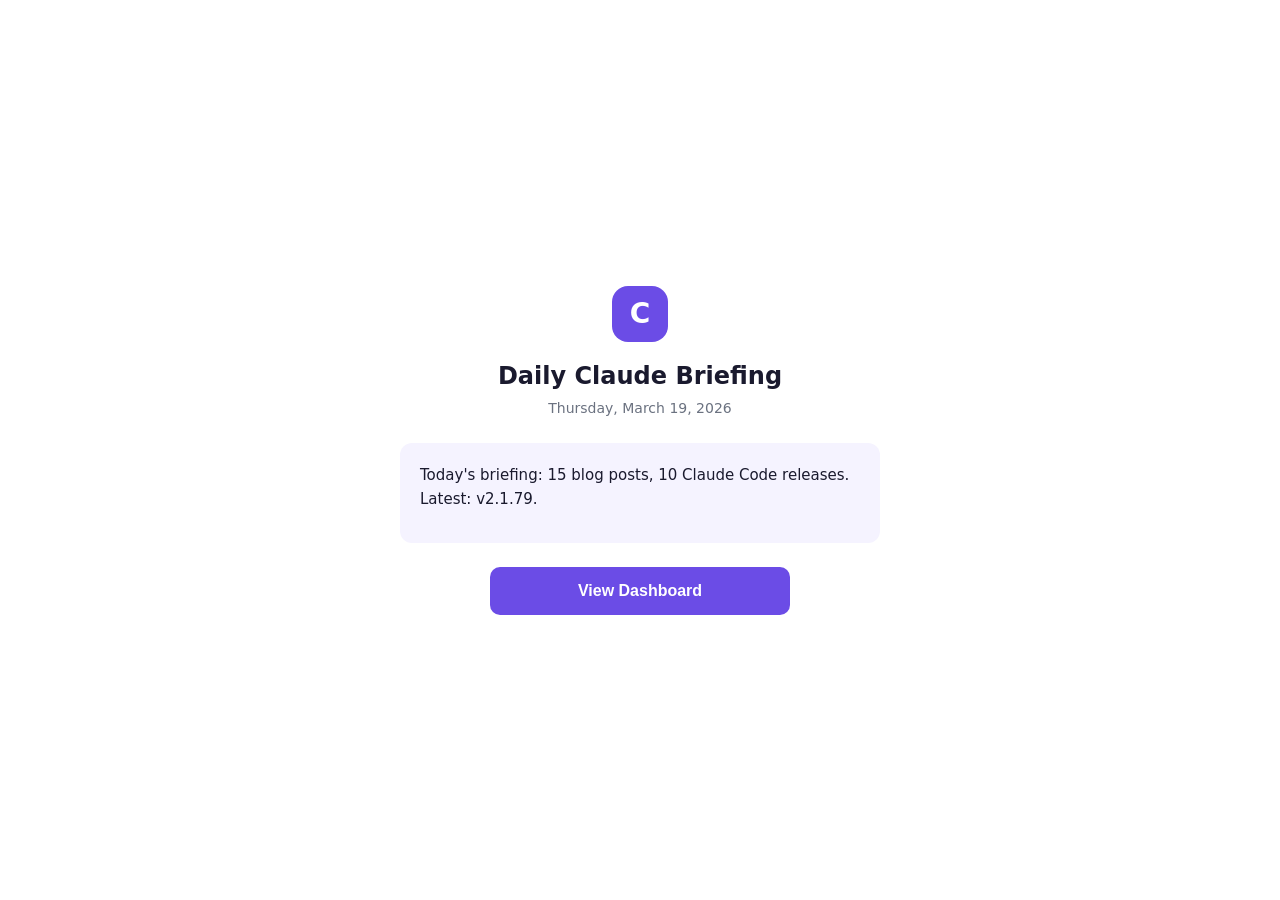
==== docs/index.html @ e98fa0ca "Add daily Claude briefing PWA tool - Python scraper fetches from Anthropic blog RSS, Claude Code Git" ====
<!DOCTYPE html>
<html lang="en">
<head>
    <meta charset="UTF-8">
    <meta name="viewport" content="width=device-width, initial-scale=1.0, viewport-fit=cover">
    <meta name="apple-mobile-web-app-capable" content="yes">
    <meta name="apple-mobile-web-app-status-bar-style" content="black-translucent">
    <meta name="apple-mobile-web-app-title" content="Claude Daily">
    <meta name="theme-color" content="#6B4CE6" media="(prefers-color-scheme: light)">
    <meta name="theme-color" content="#1a1a2e" media="(prefers-color-scheme: dark)">
    <title>Claude Daily Briefing</title>
    <link rel="manifest" href="manifest.webmanifest">
    <link rel="apple-touch-icon" href="icons/icon-192.png">
    <link rel="stylesheet" href="css/style.css">
</head>
<body>
    <!-- Briefing Modal (Session Prompt) -->
    <div id="briefing-modal" class="modal" role="dialog" aria-label="Daily Briefing">
        <div class="modal-content">
            <div class="modal-header">
                <span class="modal-icon">C</span>
                <h1>Daily Claude Briefing</h1>
                <time id="modal-date" class="modal-date"></time>
            </div>
            <div id="modal-summary" class="modal-summary">
                <p>Loading briefing...</p>
            </div>
            <button id="modal-dismiss" class="btn-primary" aria-label="View Dashboard">
                View Dashboard
            </button>
        </div>
    </div>

    <!-- Dashboard -->
    <main id="dashboard" class="dashboard hidden">
        <header class="dash-header">
            <div class="header-left">
                <span class="logo">C</span>
                <h1>Claude Daily</h1>
            </div>
            <time id="last-updated" class="last-updated"></time>
        </header>

        <!-- Quick Summary Bar -->
        <div id="summary-bar" class="summary-bar"></div>

        <!-- Category Sections -->
        <div id="categories" class="categories">
            <!-- Rendered by JS -->
        </div>

        <footer class="dash-footer">
            <p>Updated daily at 06:00 UTC</p>
        </footer>
    </main>

    <script src="js/briefing.js"></script>
    <script src="js/app.js"></script>
    <script>
        if ('serviceWorker' in navigator) {
            navigator.serviceWorker.register('sw.js');
        }
    </script>
</body>
</html>
---- docs/css/style.css ----
/* ===== CSS Variables & Theme ===== */
:root {
    --bg: #ffffff;
    --bg-secondary: #f5f3ff;
    --text: #1a1a2e;
    --text-secondary: #6b7280;
    --accent: #6B4CE6;
    --accent-light: #ede9fe;
    --card-bg: #ffffff;
    --card-border: #e5e7eb;
    --shadow: 0 1px 3px rgba(0,0,0,0.1);
    --radius: 12px;
    --safe-top: env(safe-area-inset-top);
    --safe-bottom: env(safe-area-inset-bottom);
}

@media (prefers-color-scheme: dark) {
    :root {
        --bg: #0f0f1a;
        --bg-secondary: #1a1a2e;
        --text: #e5e7eb;
        --text-secondary: #9ca3af;
        --accent: #8b6cf6;
        --accent-light: #2d2250;
        --card-bg: #1a1a2e;
        --card-border: #2d2d44;
        --shadow: 0 1px 3px rgba(0,0,0,0.3);
    }
}

/* ===== Reset & Base ===== */
*, *::before, *::after { box-sizing: border-box; margin: 0; padding: 0; }

body {
    font-family: -apple-system, BlinkMacSystemFont, 'SF Pro Text', 'Segoe UI', system-ui, sans-serif;
    background: var(--bg);
    color: var(--text);
    line-height: 1.5;
    -webkit-font-smoothing: antialiased;
    padding-top: var(--safe-top);
    padding-bottom: var(--safe-bottom);
}

/* ===== Briefing Modal ===== */
.modal {
    position: fixed;
    inset: 0;
    z-index: 100;
    display: flex;
    align-items: center;
    justify-content: center;
    background: var(--bg);
    padding: 20px;
    padding-top: calc(20px + var(--safe-top));
    transition: opacity 0.3s, transform 0.3s;
}

.modal.hidden {
    opacity: 0;
    transform: translateY(20px);
    pointer-events: none;
}

.modal-content {
    max-width: 480px;
    width: 100%;
    text-align: center;
}

.modal-icon {
    display: inline-flex;
    align-items: center;
    justify-content: center;
    width: 56px;
    height: 56px;
    border-radius: 16px;
    background: var(--accent);
    color: white;
    font-size: 28px;
    font-weight: 700;
    margin-bottom: 16px;
}

.modal-content h1 {
    font-size: 24px;
    font-weight: 700;
    margin-bottom: 4px;
}

.modal-date {
    display: block;
    color: var(--text-secondary);
    font-size: 14px;
    margin-bottom: 24px;
}

.modal-summary {
    text-align: left;
    background: var(--bg-secondary);
    border-radius: var(--radius);
    padding: 20px;
    margin-bottom: 24px;
    font-size: 15px;
    line-height: 1.6;
    min-height: 100px;
}

.btn-primary {
    display: inline-block;
    background: var(--accent);
    color: white;
    border: none;
    border-radius: 10px;
    padding: 14px 32px;
    font-size: 16px;
    font-weight: 600;
    cursor: pointer;
    -webkit-tap-highlight-color: transparent;
    min-height: 48px;
    width: 100%;
    max-width: 300px;
    transition: opacity 0.2s;
}

.btn-primary:active { opacity: 0.8; }

/* ===== Dashboard ===== */
.dashboard { padding: 0 16px 32px; }
.dashboard.hidden { display: none; }

.dash-header {
    display: flex;
    align-items: center;
    justify-content: space-between;
    padding: 16px 0;
    position: sticky;
    top: 0;
    background: var(--bg);
    z-index: 10;
}

.header-left {
    display: flex;
    align-items: center;
    gap: 10px;
}

.logo {
    display: inline-flex;
    align-items: center;
    justify-content: center;
    width: 32px;
    height: 32px;
    border-radius: 8px;
    background: var(--accent);
    color: white;
    font-size: 18px;
    font-weight: 700;
}

.dash-header h1 {
    font-size: 20px;
    font-weight: 700;
}

.last-updated {
    font-size: 12px;
    color: var(--text-secondary);
}

/* ===== Summary Bar ===== */
.summary-bar {
    display: flex;
    gap: 8px;
    overflow-x: auto;
    scroll-snap-type: x mandatory;
    padding: 8px 0 16px;
    -webkit-overflow-scrolling: touch;
    scrollbar-width: none;
}

.summary-bar::-webkit-scrollbar { display: none; }

.summary-chip {
    scroll-snap-align: start;
    flex-shrink: 0;
    display: flex;
    align-items: center;
    gap: 6px;
    padding: 8px 14px;
    border-radius: 20px;
    background: var(--bg-secondary);
    font-size: 13px;
    font-weight: 500;
    white-space: nowrap;
}

.chip-count {
    display: inline-flex;
    align-items: center;
    justify-content: center;
    min-width: 20px;
    height: 20px;
    border-radius: 10px;
    background: var(--accent);
    color: white;
    font-size: 11px;
    font-weight: 700;
    padding: 0 6px;
}

/* ===== Categories ===== */
.category-section {
    margin-bottom: 24px;
}

.category-header {
    display: flex;
    align-items: center;
    justify-content: space-between;
    padding: 12px 0;
    cursor: pointer;
    -webkit-tap-highlight-color: transparent;
}

.category-title {
    display: flex;
    align-items: center;
    gap: 8px;
}

.category-dot {
    width: 10px;
    height: 10px;
    border-radius: 50%;
}

.category-header h2 {
    font-size: 16px;
    font-weight: 600;
}

.category-badge {
    font-size: 12px;
    color: var(--text-secondary);
    background: var(--bg-secondary);
    padding: 2px 10px;
    border-radius: 10px;
}

.category-items { display: flex; flex-direction: column; gap: 8px; }

.category-items.collapsed { display: none; }

/* ===== Cards ===== */
.card {
    background: var(--card-bg);
    border: 1px solid var(--card-border);
    border-radius: var(--radius);
    padding: 14px 16px;
    box-shadow: var(--shadow);
    transition: transform 0.2s;
}

.card:active { transform: scale(0.98); }

.card-title {
    font-size: 15px;
    font-weight: 600;
    margin-bottom: 4px;
    line-height: 1.3;
}

.card-title a {
    color: var(--text);
    text-decoration: none;
}

.card-meta {
    display: flex;
    align-items: center;
    gap: 8px;
    margin-bottom: 6px;
}

.card-date {
    font-size: 12px;
    color: var(--text-secondary);
}

.card-summary {
    font-size: 13px;
    color: var(--text-secondary);
    line-height: 1.4;
    display: -webkit-box;
    -webkit-line-clamp: 2;
    -webkit-box-orient: vertical;
    overflow: hidden;
}

/* ===== Empty State ===== */
.empty-state {
    text-align: center;
    padding: 24px;
    color: var(--text-secondary);
    font-size: 14px;
}

/* ===== Footer ===== */
.dash-footer {
    text-align: center;
    padding: 16px 0;
    color: var(--text-secondary);
    font-size: 12px;
}

/* ===== Category Colors ===== */
.cat-anthropic_blog .category-dot { background: #6B4CE6; }
.cat-ai_models .category-dot { background: #ec4899; }
.cat-claude_code .category-dot { background: #10b981; }
.cat-desktop .category-dot { background: #3b82f6; }
.cat-office_plugins .category-dot { background: #f59e0b; }
.cat-chrome_extension .category-dot { background: #ef4444; }

/* ===== Loading ===== */
.loading {
    display: flex;
    justify-content: center;
    padding: 40px;
}

.spinner {
    width: 32px;
    height: 32px;
    border: 3px solid var(--card-border);
    border-top-color: var(--accent);
    border-radius: 50%;
    animation: spin 0.8s linear infinite;
}

@keyframes spin { to { transform: rotate(360deg); } }
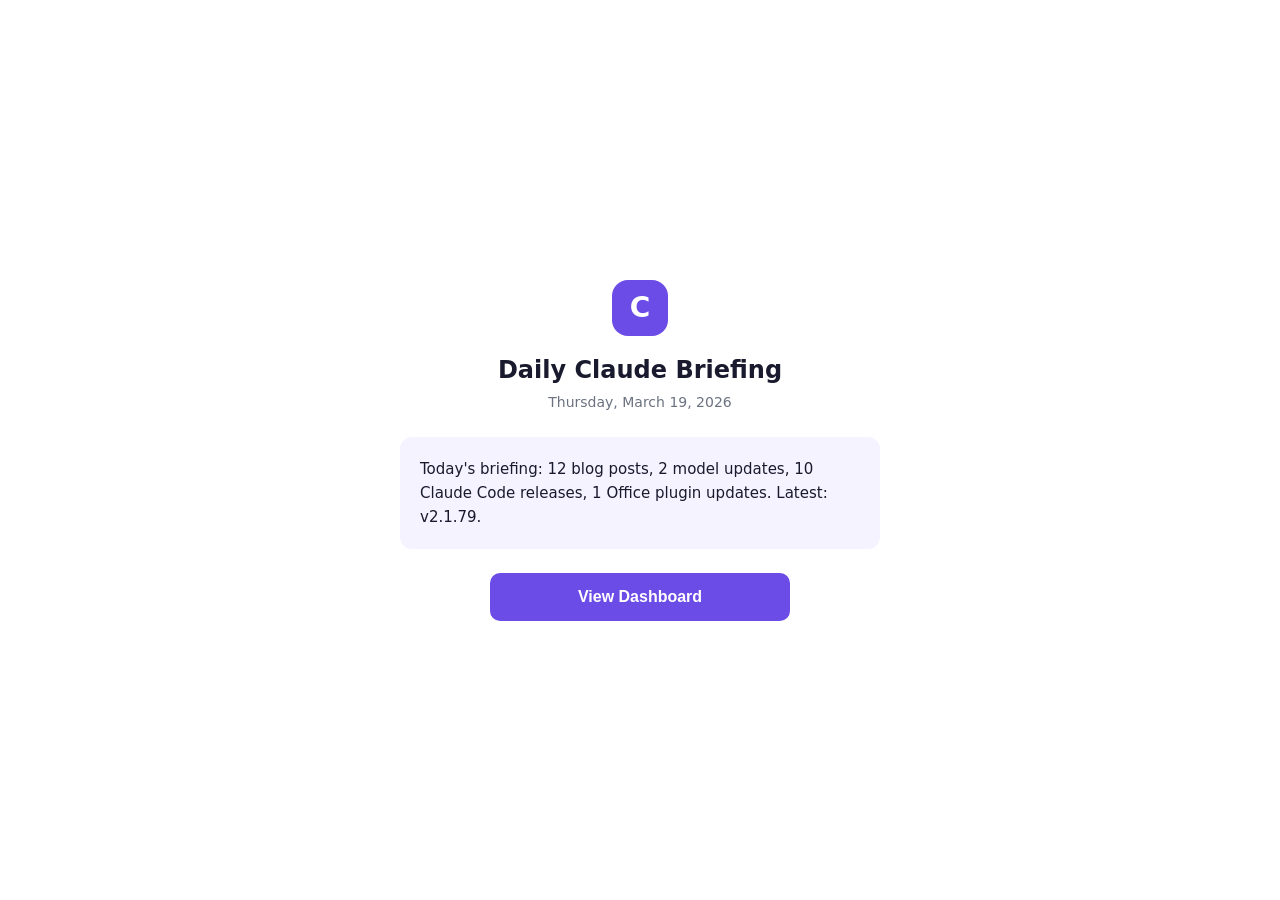
==== commit 9b11e083: "Update footer text to reflect hourly schedule https://claude.ai/code/session_01KAAzHcmvAut4UoE79uTRS" ====
--- a/docs/index.html
+++ b/docs/index.html
@@ -50,7 +50,7 @@
         </div>
 
         <footer class="dash-footer">
-            <p>Updated daily at 06:00 UTC</p>
+            <p>Updated hourly</p>
         </footer>
     </main>
 
--- a/docs/css/style.css
+++ b/docs/css/style.css
@@ -264,16 +264,18 @@
 
 .card:active { transform: scale(0.98); }
 
+a.card-link {
+    display: block;
+    text-decoration: none;
+    color: inherit;
+    cursor: pointer;
+}
+
 .card-title {
     font-size: 15px;
     font-weight: 600;
     margin-bottom: 4px;
     line-height: 1.3;
-}
-
-.card-title a {
-    color: var(--text);
-    text-decoration: none;
 }
 
 .card-meta {
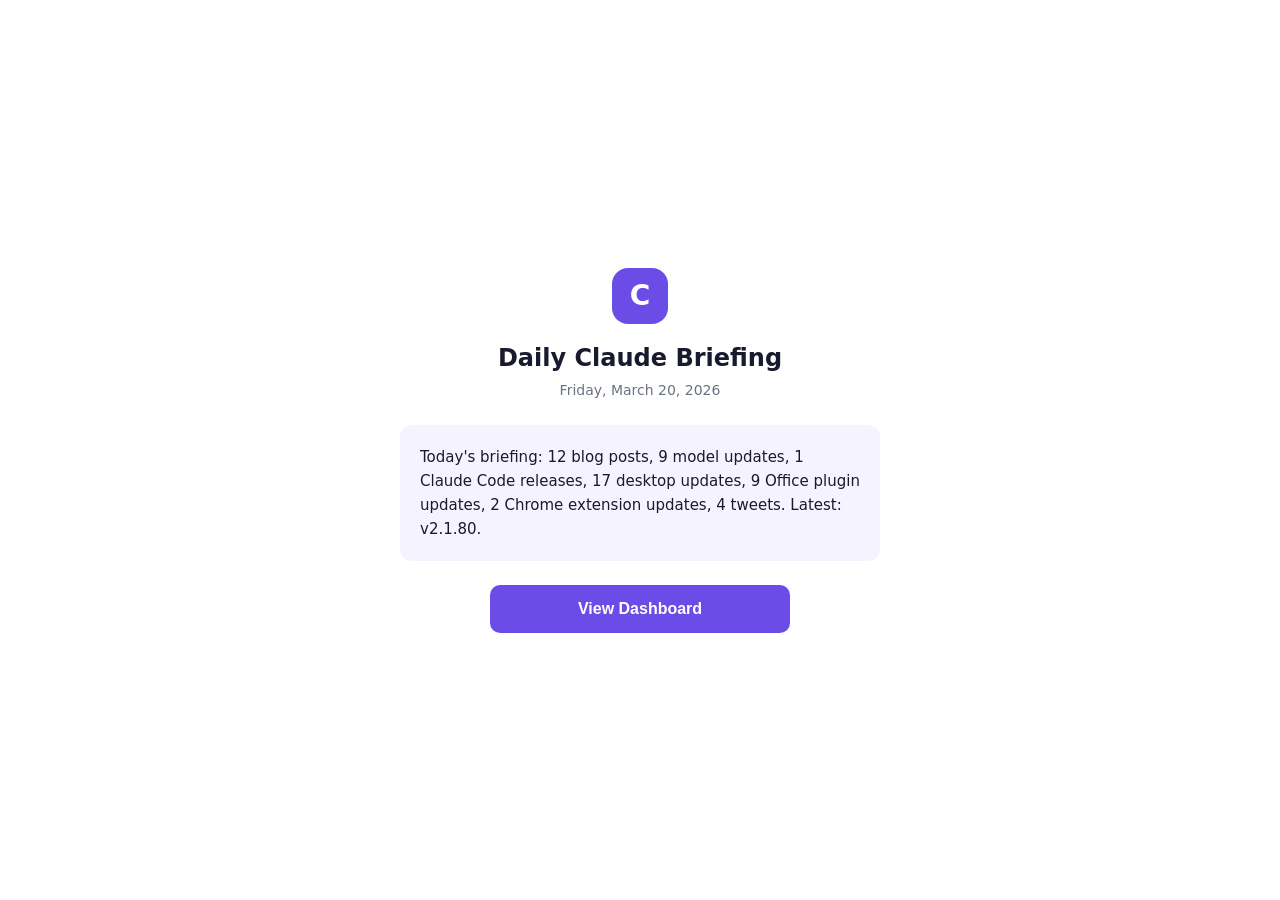
==== commit 62de9e84: "Improve site reliability, UX, and accessibility Scraper improvements: - Add error handling to web_so" ====
--- a/docs/index.html
+++ b/docs/index.html
@@ -41,8 +41,16 @@
             <time id="last-updated" class="last-updated"></time>
         </header>
 
+        <!-- Search -->
+        <div id="search-wrap" class="search-wrap"></div>
+
         <!-- Quick Summary Bar -->
         <div id="summary-bar" class="summary-bar"></div>
+
+        <!-- Offline Indicator -->
+        <div id="offline-banner" class="offline-banner hidden" role="status" aria-live="polite">
+            Showing cached data — you are offline
+        </div>
 
         <!-- Category Sections -->
         <div id="categories" class="categories">
@@ -50,7 +58,7 @@
         </div>
 
         <footer class="dash-footer">
-            <p>Updated hourly</p>
+            <p id="footer-updated"></p>
         </footer>
     </main>
 
@@ -59,6 +67,14 @@
     <script>
         if ('serviceWorker' in navigator) {
             navigator.serviceWorker.register('sw.js');
+            navigator.serviceWorker.addEventListener('message', function (event) {
+                if (event.data && event.data.type === 'data-source') {
+                    var banner = document.getElementById('offline-banner');
+                    if (banner) {
+                        banner.classList.toggle('hidden', event.data.source !== 'cache');
+                    }
+                }
+            });
         }
     </script>
 </body>
--- a/docs/css/style.css
+++ b/docs/css/style.css
@@ -209,6 +209,52 @@
     padding: 0 6px;
 }
 
+/* ===== Search ===== */
+.search-wrap {
+    padding: 0 0 8px;
+}
+
+.search-input {
+    width: 100%;
+    padding: 10px 14px;
+    border: 1px solid var(--card-border);
+    border-radius: var(--radius);
+    background: var(--card-bg);
+    color: var(--text);
+    font-size: 14px;
+    font-family: inherit;
+    outline: none;
+    transition: border-color 0.2s;
+}
+
+.search-input:focus {
+    border-color: var(--accent);
+}
+
+.search-input::placeholder {
+    color: var(--text-secondary);
+}
+
+/* ===== Offline Banner ===== */
+.offline-banner {
+    text-align: center;
+    padding: 8px 16px;
+    background: #f59e0b20;
+    color: #b45309;
+    border-radius: var(--radius);
+    font-size: 13px;
+    margin-bottom: 12px;
+}
+
+@media (prefers-color-scheme: dark) {
+    .offline-banner {
+        background: #f59e0b15;
+        color: #fbbf24;
+    }
+}
+
+.offline-banner.hidden { display: none; }
+
 /* ===== Categories ===== */
 .category-section {
     margin-bottom: 24px;
@@ -221,6 +267,12 @@
     padding: 12px 0;
     cursor: pointer;
     -webkit-tap-highlight-color: transparent;
+    width: 100%;
+    border: none;
+    background: none;
+    color: inherit;
+    font: inherit;
+    text-align: left;
 }
 
 .category-title {
@@ -300,6 +352,88 @@
     overflow: hidden;
 }
 
+/* ===== Model Spec Cards ===== */
+.model-card {
+    padding: 16px;
+}
+
+.model-card:active { transform: none; }
+
+.model-header {
+    display: flex;
+    align-items: baseline;
+    justify-content: space-between;
+    margin-bottom: 8px;
+}
+
+.model-context {
+    font-size: 20px;
+    font-weight: 700;
+    color: var(--accent);
+    white-space: nowrap;
+}
+
+.model-info {
+    display: flex;
+    gap: 16px;
+    font-size: 12px;
+    color: var(--text-secondary);
+    margin-bottom: 10px;
+    flex-wrap: wrap;
+}
+
+.model-tiers {
+    display: flex;
+    gap: 4px;
+    overflow-x: auto;
+    scrollbar-width: none;
+    -webkit-overflow-scrolling: touch;
+}
+
+.model-tiers::-webkit-scrollbar { display: none; }
+
+.tier-badge {
+    flex-shrink: 0;
+    display: flex;
+    flex-direction: column;
+    align-items: center;
+    padding: 4px 8px;
+    border-radius: 8px;
+    font-size: 10px;
+    min-width: 48px;
+    text-align: center;
+}
+
+.tier-available {
+    background: #10b98120;
+    color: #10b981;
+}
+
+.tier-unavailable {
+    background: var(--bg-secondary);
+    color: var(--text-secondary);
+    opacity: 0.6;
+}
+
+.tier-name {
+    font-weight: 600;
+    font-size: 9px;
+    text-transform: uppercase;
+    letter-spacing: 0.3px;
+    margin-bottom: 1px;
+}
+
+.tier-value {
+    font-weight: 700;
+    font-size: 12px;
+}
+
+@media (prefers-color-scheme: dark) {
+    .tier-available {
+        background: #10b98130;
+    }
+}
+
 /* ===== Empty State ===== */
 .empty-state {
     text-align: center;
@@ -314,6 +448,10 @@
     padding: 16px 0;
     color: var(--text-secondary);
     font-size: 12px;
+}
+
+.tz-dim {
+    opacity: 0.5;
 }
 
 /* ===== Category Colors ===== */
@@ -323,6 +461,22 @@
 .cat-desktop .category-dot { background: #3b82f6; }
 .cat-office_plugins .category-dot { background: #f59e0b; }
 .cat-chrome_extension .category-dot { background: #ef4444; }
+.cat-twitter .category-dot { background: #1d9bf0; }
+
+/* ===== NEW Badge ===== */
+.badge-new {
+    display: inline-block;
+    font-size: 9px;
+    font-weight: 700;
+    text-transform: uppercase;
+    letter-spacing: 0.5px;
+    background: var(--accent);
+    color: white;
+    padding: 1px 5px;
+    border-radius: 4px;
+    margin-right: 6px;
+    vertical-align: middle;
+}
 
 /* ===== Loading ===== */
 .loading {
